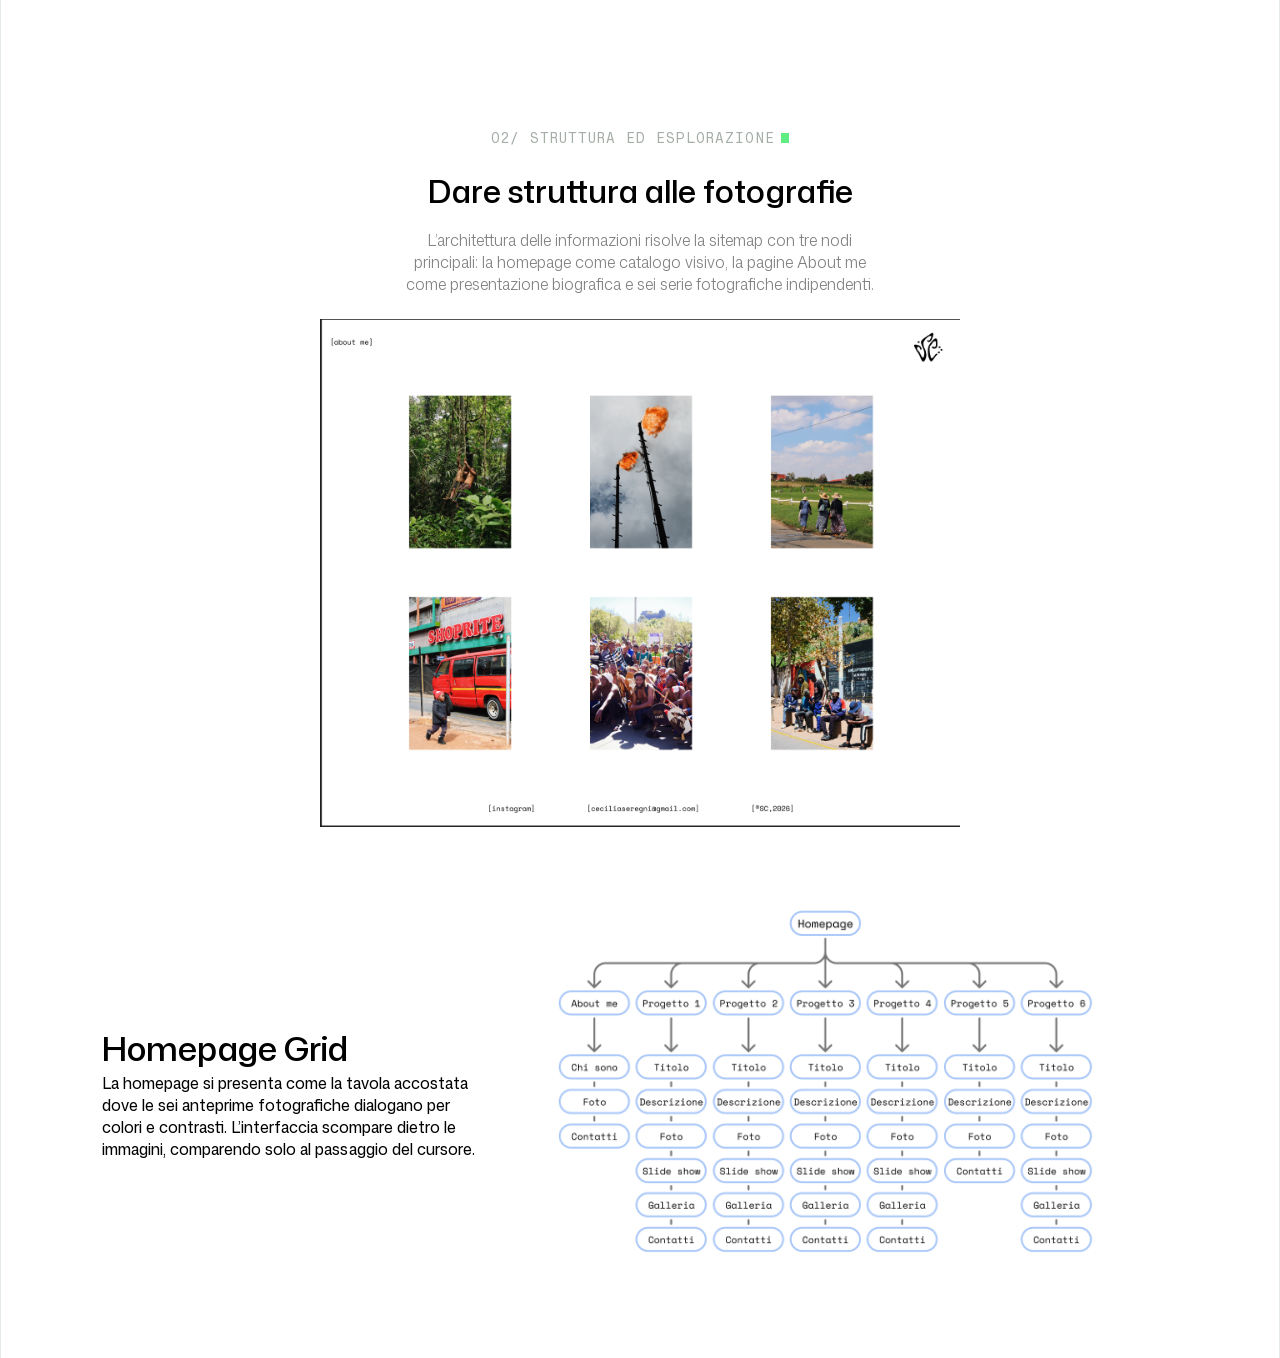
==== index2.html @ a8054611 "aiuto aiuto aiuto sempre structure non funziona niente" ====
<!doctype html>
<html lang="it">

<head>
  <meta charset="UTF-8" />
  <meta name="viewport" content="width=device-width, initial-scale=1" />
  <title>Prova Pratica Marco Escher</title>
  <link rel="stylesheet" href="style.css">
  <script src="script.js" defer></script>
</head>
<style>

    .structure-content {
    padding: var(--spacing-64);
    border-left: 1px solid var(--color-border-muted);
    border-right: 1px solid var(--color-border-muted);
    display: flex;
    flex-direction: column;
    align-items: center;
    gap: var(--hero-content-gap);
    max-width: 1280px;
    }

    .photo-structure {
        display: flex;
        flex-direction: column;
        align-items: center;
        padding: 64px;
        border-color: grey;
    }

    .homepage-grid-content{
        display: flex;
        flex-direction: row;
        align-items: center;
    }
    .homepage-grid{
        display: flex;
        flex-direction: column;
        align-items: start;
        max-width: 388px;
    }
    .sitemap-image{
        max-width: 689px;
    }

    .homepage-image{
        max-width: 640px;
    }
    .h2-structure{
        color: black;
        font-size: 32px;
        font-weight: medium;
        margin-bottom: 16px;
        margin-top: 21px;
        margin-left: auto;
        margin-right: auto;
    }

    .p-structure{
        font-size: 16px;
        text-align: center;
        color: grey;
        font-weight: 300;
        margin-bottom: 24px;
        margin-left: auto;
        margin-right: auto;
        max-width: 476px;


    }

</style>

<body>
    <section class="structure" id="struttura">
        <div class="structure-content container">
        <div class="photo-structure">
                        <p class="eyebrow">
              02/ Struttura ed esplorazione
              <svg class="eyebrow-cursor" width="8" height="10" viewBox="0 0 8 10" fill="none"
                xmlns="http://www.w3.org/2000/svg">
                <rect width="8" height="10" fill="#5FED83" />
              </svg>
            </p>
            <h2 class="h2-structure"> Dare struttura alle fotografie</h2>
            <p class="p-structure">L’architettura delle informazioni risolve la sitemap con tre nodi principali: la homepage come catalogo visivo, la pagine About me come presentazione biografica e sei serie fotografiche indipendenti.
            </p>
            <img class="homepage-image" src="assets/images/Screenshot 2026-10-06 at 14.54.25.png" alt="immagine homepage sito">
        </div>
        <div class="homepage-grid-content">
            <div class="homepage-grid">
            <h2> Homepage Grid</h2>
                <p>La homepage si presenta come la tavola accostata dove le sei anteprime fotografiche dialogano per colori e contrasti. L’interfaccia scompare dietro le immagini, comparendo solo al passaggio del cursore. 
                </p>
            </div>
            <div class="sitemap-image">
                <img src="assets/images/Screenshot 2026-10-06 at 14.51.27.png" alt="sitempap sito">
            </div>
        </div>
        </div>


    </section>
</body>

</html>
---- style.css ----
* {
    box-sizing: border-box;
    margin: 0;
    padding: 0;
}

img {
    display: inline-block;
    max-width: 100%;
}

@font-face {
    font-family: "Mona Sans";
    src: url("assets/fonts/mona-sans.woff2") format("woff2");
    font-weight: 200 900;
    font-display: swap;
    font-feature-settings: "liga" 0;
}

@font-face {
    font-family: "Mona Sans Mono";
    src: url("assets/fonts/mona-sans-mono.woff2") format("woff2");
    font-weight: 200 900;
    font-display: swap;
    font-feature-settings: "liga" 0;
}

:root {
    --font-body: "Mona Sans";
    --font-mono: "Mona Sans Mono";
    --color-black: #000;
    --color-white: #fff;
    --color-muted: #A4AEA6;
    --color-border-muted: #E4EBE6;
    --color-cursor: #5FED83;
    --color-button-primary-bg: #08872B;
    --color-button-secondary-bg: rgba(0, 0, 0, 0.06);
    --color-button-secondary-border: #D2D9D4;
    --color-focus: #3094ff;
    --container-width: 1280px;
    --spacing-64: 64px;
    --heading-1-font-size: 56px;
    --heading-1-line-height: 1.1;
    --eyebrow-font-size: 14px;
    --text-200-font-size: 16px;
    --text-500-font-size: 22px;
    --text-700-font-size: 34px;
    --text-200-line-height: 1.5;
    --text-100-font-size: 0.875em;
    --text-100-line-height: 1.5;
    --font-weight-regular: 400;
    --font-weight-medium: 500;
    --font-weight-semibold: 550;
    --border-width: 1px;
    --focus-outline-width: 0.25em;
    --focus-outline-offset: 0.125em;
    --radius-control: 0.375em;
    --radius-pill: 100em;
    --layer-navigation: 90;
    --layer-skip-link: 100;
}

@media (max-width: 640px) {
    :root {
        --heading-1-font-size: 36px;
    }
}

body {
    font-family: var(--font-body);
    -webkit-font-smoothing: antialiased;
}

.hero {
    --hero-text-max-width: 600px;
    --hero-content-gap: 1em;
    background: var(--color-white);
    color: var(--color-black);
    text-align: center;
}

.container {
    max-width: var(--container-width);
    margin-left: auto;
    margin-right: auto;
}

.hero-content {
    padding: var(--spacing-64);
    border-left: 1px solid var(--color-border-muted);
    border-right: 1px solid var(--color-border-muted);
    display: flex;
    flex-direction: column;
    align-items: center;
    gap: var(--hero-content-gap);
}

.eyebrow {
    font-size: var(--eyebrow-font-size);
    font-family: var(--font-mono);
    text-transform: uppercase;
    letter-spacing: 1px;
    color: var(--color-muted);
    display: flex;
    justify-content: center;
    align-items: center;
    gap: 0.42em;
}

.eyebrow-cursor rect {
    fill: var(--color-cursor);
}


.heading-size-1 {
    font-size: var(--heading-1-font-size);
    line-height: var(--heading-1-line-height);
}

.text-size-200 {
    font-size: var(--text-200-font-size);
    line-height: var(--text-200-line-height);
}

.hero-text {
    max-width: var(--hero-text-max-width);
}

.button-group {
    display: flex;
    gap: 1em;
}

.hero-image {
    margin-top: calc(64px - var(--hero-content-gap));
}

.button {
    text-decoration: none;
    color: inherit;
    border: 1px solid;
    padding: 0.6em 1.25em;
    font-weight: 500;
    letter-spacing: 0.16px;
    border-radius: 0.375em;
    transition: background-color 300ms ease-in-out;
}

.button-primary {
    background-color: var(--color-button-primary-bg);
    border-color: transparent;
    color: var(--color-white);
}

.button-primary:hover {
    background-color: color-mix(in srgb, var(--color-button-primary-bg), #000 16%);
}

.button-secondary {
    background-color: var(--color-button-secondary-bg);
    border-color: var(--color-button-secondary-border);
}

.button-secondary:hover {
    background-color: color-mix(in srgb, var(--color-button-secondary-bg), #fff 6%);
}

.button:focus-visible {
    outline: 4px solid var(--color-focus);
    outline-offset: 2px;
}

[hidden] {
    display: none !important;
}

.skip-link {
    --skip-link-offset-inline: 1em;
    --skip-link-offset-block: 0.5em;
    --skip-link-padding: 0.375em 1.25em;

    position: absolute;
    top: var(--skip-link-offset-block);
    left: var(--skip-link-offset-inline);
    z-index: var(--layer-skip-link);
    padding: var(--skip-link-padding);
    border-radius: var(--radius-control);
    background: var(--color-button-primary-bg);
    color: var(--color-white);
    transform: translateY(calc(-100% - var(--skip-link-offset-block)));
}

.skip-link:focus {
    transform: none;
    outline: var(--focus-outline-width) solid var(--color-focus);
    outline-offset: var(--focus-outline-offset);
}

.navigation {
    --navigation-height: 3.5em;
    --navigation-logo-size: 1.5em;
    --navigation-logo-margin-start: 1em;
    --navigation-logo-margin-end: 0.5em;
    --navigation-brand-padding-end: 1em;
    --navigation-back-arrow-font-size: 1.75em;
    --navigation-back-arrow-line-height: 1;
    --navigation-back-arrow-offset: -0.75em;
    --navigation-title-font-size: var(--text-100-font-size);
    --navigation-title-line-height: var(--text-100-line-height);
    --navigation-link-font-size: var(--text-100-font-size);
    --navigation-link-padding: 1em;
    --navigation-link-hover-background: #151D17;
    --navigation-toggle-font-size: 1em;
    --navigation-toggle-width: 3em;
    --navigation-toggle-padding: 0.25em 0.75em;
    --navigation-toggle-open-background: #090D0A;
    --navigation-icon-size: 1em;
    --navigation-reveal-duration: 0.5s;
    --navigation-reveal-easing: ease;
    --navigation-reveal-offset: -1.25em;

    position: relative;
    z-index: var(--layer-navigation);
    font-size: var(--text-200-font-size);
    line-height: var(--text-200-line-height);
    color: var(--color-white);
    background: var(--color-black);
    border-bottom: var(--border-width) solid var(--color-border-muted);
}

.navigation a {
    color: inherit;
}

.navigation a:focus-visible,
.navigation button:focus-visible {
    outline: var(--focus-outline-width) solid var(--color-focus);
    outline-offset: var(--focus-outline-offset);
}

.navigation::after {
    content: "";
    position: absolute;
    top: calc(100% + var(--border-width));
    left: 0;
    right: 0;
    height: var(--border-width);
    background: var(--color-cursor);
    pointer-events: none;
}

.navigation-content {
    display: flex;
    flex-wrap: wrap;
}

.navigation-brand {
    display: flex;
    align-items: center;
    height: calc(var(--navigation-height) - var(--border-width));
    flex-shrink: 0;
}

.navigation-logo {
    display: flex;
    position: relative;
    margin-left: var(--navigation-logo-margin-start);
    margin-right: var(--navigation-logo-margin-end);
}

.navigation-logo img {
    display: block;
    width: var(--navigation-logo-size);
    height: var(--navigation-logo-size);
}

.navigation-back-arrow {
    position: absolute;
    top: 50%;
    left: var(--navigation-back-arrow-offset);
    transform: translateY(-50%);
    opacity: 0;
    color: var(--color-muted);
    font-size: var(--navigation-back-arrow-font-size);
    line-height: var(--navigation-back-arrow-line-height);
}

.navigation-logo:hover .navigation-back-arrow {
    opacity: 1;
}

.navigation-title {
    text-decoration: none;
    font-size: var(--navigation-title-font-size);
    font-weight: var(--font-weight-medium);
    line-height: var(--navigation-title-line-height);
}

.navigation-title span {
    color: var(--color-muted);
}

.navigation-menu {
    width: 100%;
}

.navigation-list {
    list-style: none;
    margin: 0;
    padding: 0;
}

.navigation-list a {
    display: flex;
    align-items: center;
    padding: var(--navigation-link-padding);
    font-size: var(--navigation-link-font-size);
    line-height: var(--text-100-line-height);
    text-decoration: none;
}

.navigation-list a:hover {
    color: var(--color-white);
}

/* Il layout "compatto" dipende se l'attributo popover è presente (su desktop viene rimosso via JS) */
.navigation:has(.navigation-panel[popover]) {
    height: var(--navigation-height);
}

.navigation:has(.navigation-panel[popover]) .navigation-content {
    height: 100%;
    flex-wrap: nowrap;
}

.navigation-menu:has(.navigation-panel[popover]) {
    width: auto;
    margin-left: auto;
}

.navigation-toggle {
    anchor-name: --navigation-toggle;
    display: flex;
    align-items: center;
    justify-content: center;
    width: var(--navigation-toggle-width);
    height: 100%;
    padding: var(--navigation-toggle-padding);
    font-family: inherit;
    font-size: var(--navigation-toggle-font-size);
    line-height: var(--text-100-line-height);
    cursor: pointer;
    border: 0;
    border-left: var(--border-width) solid var(--color-border-muted);
    background: transparent;
    color: var(--color-white);
}

.navigation-icon {
    display: block;
    width: var(--navigation-icon-size);
    height: var(--navigation-icon-size);
    flex-shrink: 0;
}

.navigation-icon-close {
    display: none;
}

.navigation-label {
    display: none;
}

.navigation-panel[popover] {
    position: fixed;
    position-anchor: --navigation-toggle;
    inset: auto;
    top: calc(anchor(bottom) + var(--border-width));
    left: 0;
    width: 100%;
    margin: 0;
    padding: 0;
    border: 0;
    color: var(--color-white);
    background: var(--color-black);
    max-height: calc(100dvh - var(--navigation-height));
    overflow-y: auto;
}

.navigation-menu:has(:popover-open) .navigation-toggle {
    background: var(--navigation-toggle-open-background);
}

.navigation-menu:has(:popover-open) .navigation-icon-open {
    display: none;
}

.navigation-menu:has(:popover-open) .navigation-icon-close {
    display: block;
}

.navigation-toggle:focus-visible {
    outline-offset: calc(-1 * var(--focus-outline-offset));
}

@media (prefers-reduced-motion: no-preference) {
    .navigation-panel:popover-open {
        animation: reveal var(--navigation-reveal-duration) var(--navigation-reveal-easing);
    }

    @keyframes reveal {
        from {
            opacity: 0;
            transform: translateY(var(--navigation-reveal-offset));
        }

        to {
            opacity: 1;
            transform: translateY(0);
        }
    }
}

/* Su tablet cambia il layout, ma il popover resta attivo */
@media (min-width: 48rem) {
    .navigation {
        --navigation-height: 4em;
        --navigation-title-font-size: 1em;
        --navigation-title-line-height: 1;
        --navigation-toggle-font-size: var(--text-100-font-size);
        --navigation-toggle-min-width: 6em;
        --navigation-toggle-gap: 0.5em;
        --navigation-list-gap: 0.0625em;
        --navigation-list-padding: 0.5em 1em;
        --navigation-link-min-height: 2.5em;
        --navigation-link-padding: 0.5em 0.75em;
    }

    .navigation-brand {
        padding-right: var(--navigation-brand-padding-end);
        border-right: var(--border-width) solid var(--color-border-muted);
    }

    .navigation-menu:has(.navigation-panel[popover]) {
        position: relative;
    }

    .navigation-toggle {
        width: max-content;
        min-width: var(--navigation-toggle-min-width);
        gap: var(--navigation-toggle-gap);
        border-right: var(--border-width) solid var(--color-border-muted);
        font-weight: var(--font-weight-semibold);
    }

    .navigation-label {
        display: inline;
        white-space: nowrap;
    }

    .navigation-panel[popover] {
        left: auto;
        right: anchor(right);
        width: anchor-size(width);
        border: var(--border-width) solid var(--color-border-muted);
        border-top: 0;
    }

    .navigation-list {
        display: grid;
        gap: var(--navigation-list-gap);
        padding: var(--navigation-list-padding);
    }

    .navigation-list a {
        min-height: var(--navigation-link-min-height);
        color: var(--color-muted);
        border-radius: var(--radius-control);
    }

    .navigation-list a:hover,
    .navigation-list a:focus-visible {
        background: var(--navigation-link-hover-background);
    }
}

/* Su desktop JS rimuove popover e gli elementi si dispongono in linea */
@media (min-width: 63.25rem) {
    .navigation {
        --navigation-inline-list-padding: 0 0 0 1em;
        --navigation-inline-link-padding: 0 0.25em;
        --navigation-inline-label-padding: 0.25em 0.75em;
    }

    .navigation-content {
        flex-wrap: nowrap;
        height: calc(var(--navigation-height) - var(--border-width));
    }

    .navigation-menu:has(.navigation-panel:not([popover])) {
        width: auto;
        margin-left: 0;
    }

    .navigation-panel:not([popover]) {
        position: static;
        height: 100%;
        border: 0;
        overflow: visible;
    }

    .navigation-panel:not([popover]) .navigation-list {
        display: flex;
        height: 100%;
        gap: 0;
        padding: var(--navigation-inline-list-padding);
    }

    .navigation-panel:not([popover]) .navigation-list a {
        height: 100%;
        padding: var(--navigation-inline-link-padding);
    }

    .navigation-panel:not([popover]) .navigation-list a span {
        padding: var(--navigation-inline-label-padding);
        border-radius: var(--radius-pill);
    }

    .navigation-panel:not([popover]) .navigation-list a:hover,
    .navigation-panel:not([popover]) .navigation-list a:focus-visible {
        background: transparent;
    }

    .navigation-panel:not([popover]) .navigation-list a:hover span {
        background: var(--navigation-link-hover-background);
    }

    .navigation-panel:not([popover]) .navigation-list a:focus-visible {
        outline: none;
    }

    .navigation-panel:not([popover]) .navigation-list a:focus-visible span {
        outline: var(--focus-outline-width) solid var(--color-focus);
        outline-offset: var(--focus-outline-offset);
    }
}

/* Destinazioni provvisorie dei link, da completare/sostituire in base al vostro case study */
.chapters {
    --chapters-padding: 2em 1.5em;
    --chapters-section-min-height: 65vh;
    --chapters-section-padding-top: 2em;
    padding: var(--chapters-padding);
    line-height: var(--text-200-line-height);
}

.chapters section {
    min-height: var(--chapters-section-min-height);
    padding-top: var(--chapters-section-padding-top);
    border-top: var(--border-width) solid var(--color-border-muted);
}

.chapters a {
    color: inherit;
}

.container-hero {
    display: flex;
    flex-direction: row;
    justify-content: space-between;
    max-width: var(--container-width);
    margin-left: auto;
    margin-right: auto;
    padding-left: 64px;
    padding-right: 64px;
    padding-bottom: 24px;
    padding-top: 24px;
    border: 1px solid var(--color-border-muted);
}

.content-hero {
    display: flex;
    flex-direction: row;
    gap: 48px;
    margin-left: auto;
    margin-right: auto;
}

.box-hero {
    display: flex;
    flex-direction: column;
    width: 251.48px;
    height: 77px;
    text-align: start;
    gap: 8px;
}

.info-hero {
    color: var(--color-muted);
    font-size: var(--eyebrow-font-size);
}

.text-info-hero {
    color: var(--color-black);
    font-size: var(--text-200-font-size);
    font-weight: var(--font-weight-semibold);
}

.container-project {
    display: flex;
    flex-direction: row;
    justify-content: space-between;
    max-width: var(--container-width);
    height: 350px;
    margin-left: auto;
    margin-right: auto;
    border: 1px solid var(--color-border-muted);
}


.box-project {
    display: flex;
    flex-direction: column;
    text-align: center;
    height: 350px;
    padding: 64px;
}

.info-project{
    color: var(--color-black);
    font-size: var(--text-500-font-size);
    padding-bottom: 16px;
}

.text-info-project {
    color: var(--color-muted);
    font-size: var(--text-200-font-size);
    font-weight: var(--font-weight-semibold);
}

.container-structure {
    border: 1px solid var(--color-border-muted);
    max-width: var(--container-width);

}

.structure-content {
    padding: var(--spacing-64);
    display: flex;
    flex-direction: column;
    align-items: center;
    gap: var(--hero-content-gap);
}

.structure-text{
 text-align: center;
     max-width: var(--hero-text-max-width);

 
}

h2 {
    font-size: var(--text-700-font-size);
    font-weight: var(--font-weight-medium);
    color: var(--color-black);
}

h3 {
   font-size: var(--text-200-font-size); 
   font-weight: var(--font-weight-regular);
   color: var(--color-muted);
   max-width: var(--container-width);
   padding-bottom: 2px;
}
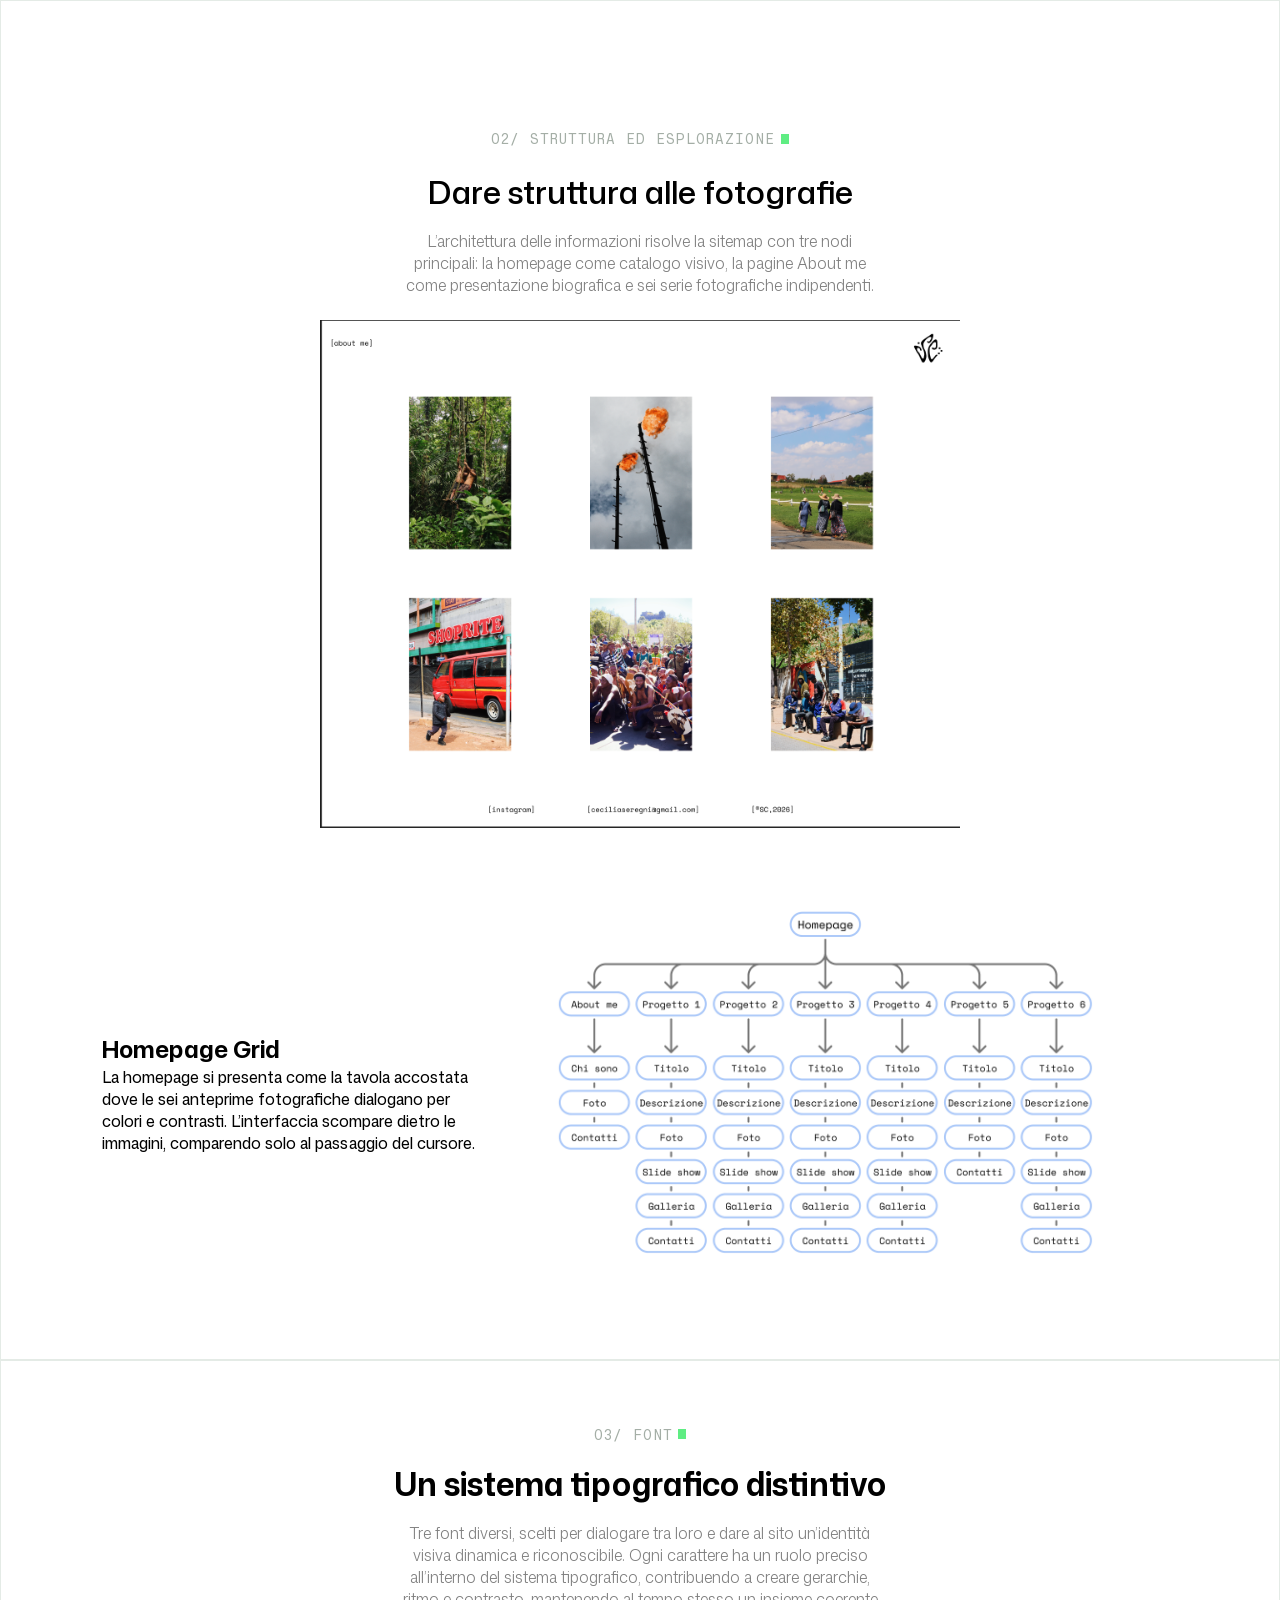
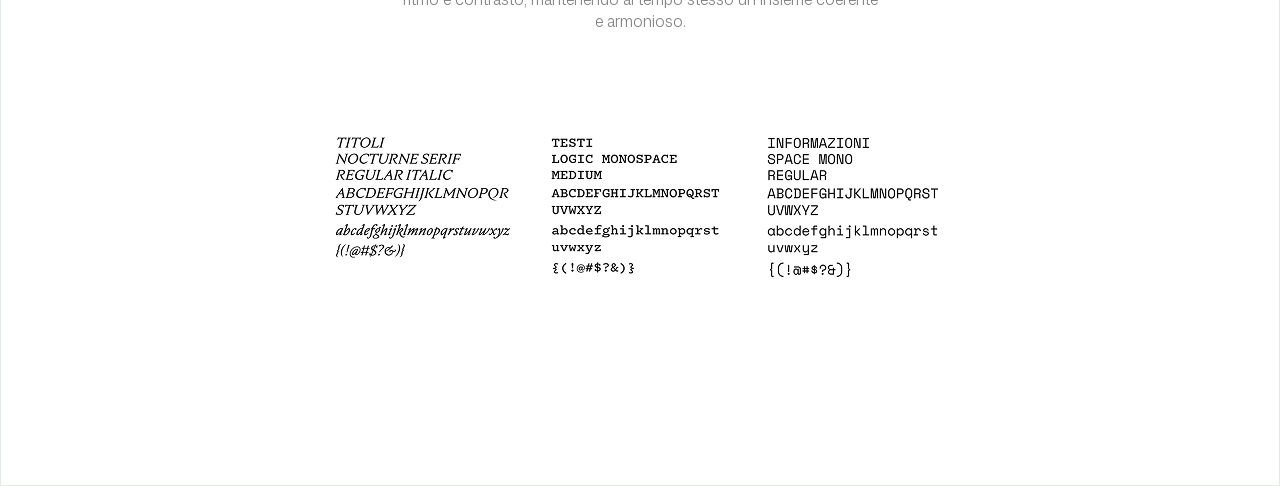
==== commit b1f13cf5: "sezione font qualche errorino da modificare" ====
--- a/index2.html
+++ b/index2.html
@@ -12,8 +12,7 @@
 
     .structure-content {
     padding: var(--spacing-64);
-    border-left: 1px solid var(--color-border-muted);
-    border-right: 1px solid var(--color-border-muted);
+    border: 1px solid var(--color-border-muted);
     display: flex;
     flex-direction: column;
     align-items: center;
@@ -66,9 +65,47 @@
         margin-left: auto;
         margin-right: auto;
         max-width: 476px;
+      }
+
+    .font-content {
+    padding: var(--spacing-64);
+    border: 1px solid var(--color-border-muted);
+    display: flex;
+    flex-direction: column;
+    align-items: center;
+    gap: var(--hero-content-gap);
+    max-width: 1280px;
+    }
+
+.h2-font{
+    text-align: center;
+    color: black;
+        font-size: 32px;
+        font-weight: medium;
+        margin-bottom: 16px;
+        margin-top: 17px;
+        margin-left: auto;
+        margin-right: auto;
+
+}
+
+.p-font{
+     font-size: 16px;
+        text-align: center;
+        color: grey;
+        font-weight: 300;
+        margin-bottom: 24px;
+        margin-left: auto;
+        margin-right: auto;
+        max-width: 476px;
+}
+
+.font-image{
+max-width: 640px;
+
+}
 
 
-    }
 
 </style>
 
@@ -99,7 +136,22 @@
             </div>
         </div>
         </div>
-
+<section class="font" id="tipografia">
+    <div class="font-content container">
+        <div class="font-description">
+            <p class="eyebrow">
+              03/ Font
+              <svg class="eyebrow-cursor" width="8" height="10" viewBox="0 0 8 10" fill="none"
+                xmlns="http://www.w3.org/2000/svg">
+                <rect width="8" height="10" fill="#5FED83" />
+              </svg>  
+            </p>
+            <h2 class="h2-font">Un sistema tipografico distintivo</h2> 
+            <p class="p-font">Tre font diversi, scelti per dialogare tra loro e dare al sito un’identità visiva dinamica e riconoscibile. Ogni carattere ha un ruolo preciso all’interno del sistema tipografico, contribuendo a creare gerarchie, ritmo e contrasto, mantenendo al tempo stesso un insieme coerente e armonioso.</p>
+            <img class="font-image" src="assets/images/checked Image.jpg" alt="immagine font">
+        </div>
+    </div>
+</section>
 
     </section>
 </body>
--- a/style.css
+++ b/style.css
@@ -626,7 +626,7 @@
     padding: 64px;
 }
 
-.info-project{
+.info-project {
     color: var(--color-black);
     font-size: var(--text-500-font-size);
     padding-bottom: 16px;
@@ -638,37 +638,103 @@
     font-weight: var(--font-weight-semibold);
 }
 
-.container-structure {
-    border: 1px solid var(--color-border-muted);
-    max-width: var(--container-width);
-
-}
-
 .structure-content {
     padding: var(--spacing-64);
+    border-left: 1px solid var(--color-border-muted);
+    border-right: 1px solid var(--color-border-muted);
     display: flex;
     flex-direction: column;
     align-items: center;
+    max-width: 1280px;
+
+}
+
+.photo-structure {
+    display: flex;
+    flex-direction: column;
+    align-items: center;
+    padding: var(--spacing-64);
+    border-color: var(--color-border-muted);
+}
+
+.homepage-grid-content {
+    display: flex;
+    flex-direction: row;
+    align-items: center;
+}
+
+.homepage-grid {
+    display: flex;
+    flex-direction: column;
+    align-items: start;
+    max-width: 388px;
+}
+
+.sitemap-image {
+    max-width: 689px;
+}
+
+.homepage-image {
+    max-width: 640px;
+}
+
+.h2-structure {
+    color: var(--color-black);
+    font-size: 32px;
+    font-weight: 500;
+    margin-bottom: 16px;
+    margin-top: 21px;
+    margin-left: auto;
+    margin-right: auto;
+}
+
+.p-structure {
+    font-size: 16px;
+    text-align: center;
+    color: grey;
+    font-weight: 300;
+    margin-bottom: 24px;
+    margin-left: auto;
+    margin-right: auto;
+    max-width: 476px;
+
+
+}
+
+.font-content {
+    padding: var(--spacing-64);
+    border: 1px solid var(--color-border-muted);
+    display: flex;
+    flex-direction: column;
+    align-items: center;
     gap: var(--hero-content-gap);
-}
-
-.structure-text{
- text-align: center;
-     max-width: var(--hero-text-max-width);
-
- 
-}
-
-h2 {
-    font-size: var(--text-700-font-size);
-    font-weight: var(--font-weight-medium);
-    color: var(--color-black);
-}
-
-h3 {
-   font-size: var(--text-200-font-size); 
-   font-weight: var(--font-weight-regular);
-   color: var(--color-muted);
-   max-width: var(--container-width);
-   padding-bottom: 2px;
+    max-width: 1280px;
+}
+
+.h2-font {
+    text-align: center;
+    color: black;
+    font-size: 32px;
+    font-weight: medium;
+    margin-bottom: 16px;
+    margin-top: 17px;
+    margin-left: auto;
+    margin-right: auto;
+
+}
+
+.p-font {
+    font-size: 16px;
+    text-align: center;
+    color: grey;
+    font-weight: 300;
+    margin-bottom: 24px;
+    margin-left: auto;
+    margin-right: auto;
+    max-width: 476px;
+}
+
+.font-image {
+    max-width: 640px;
+
 }
